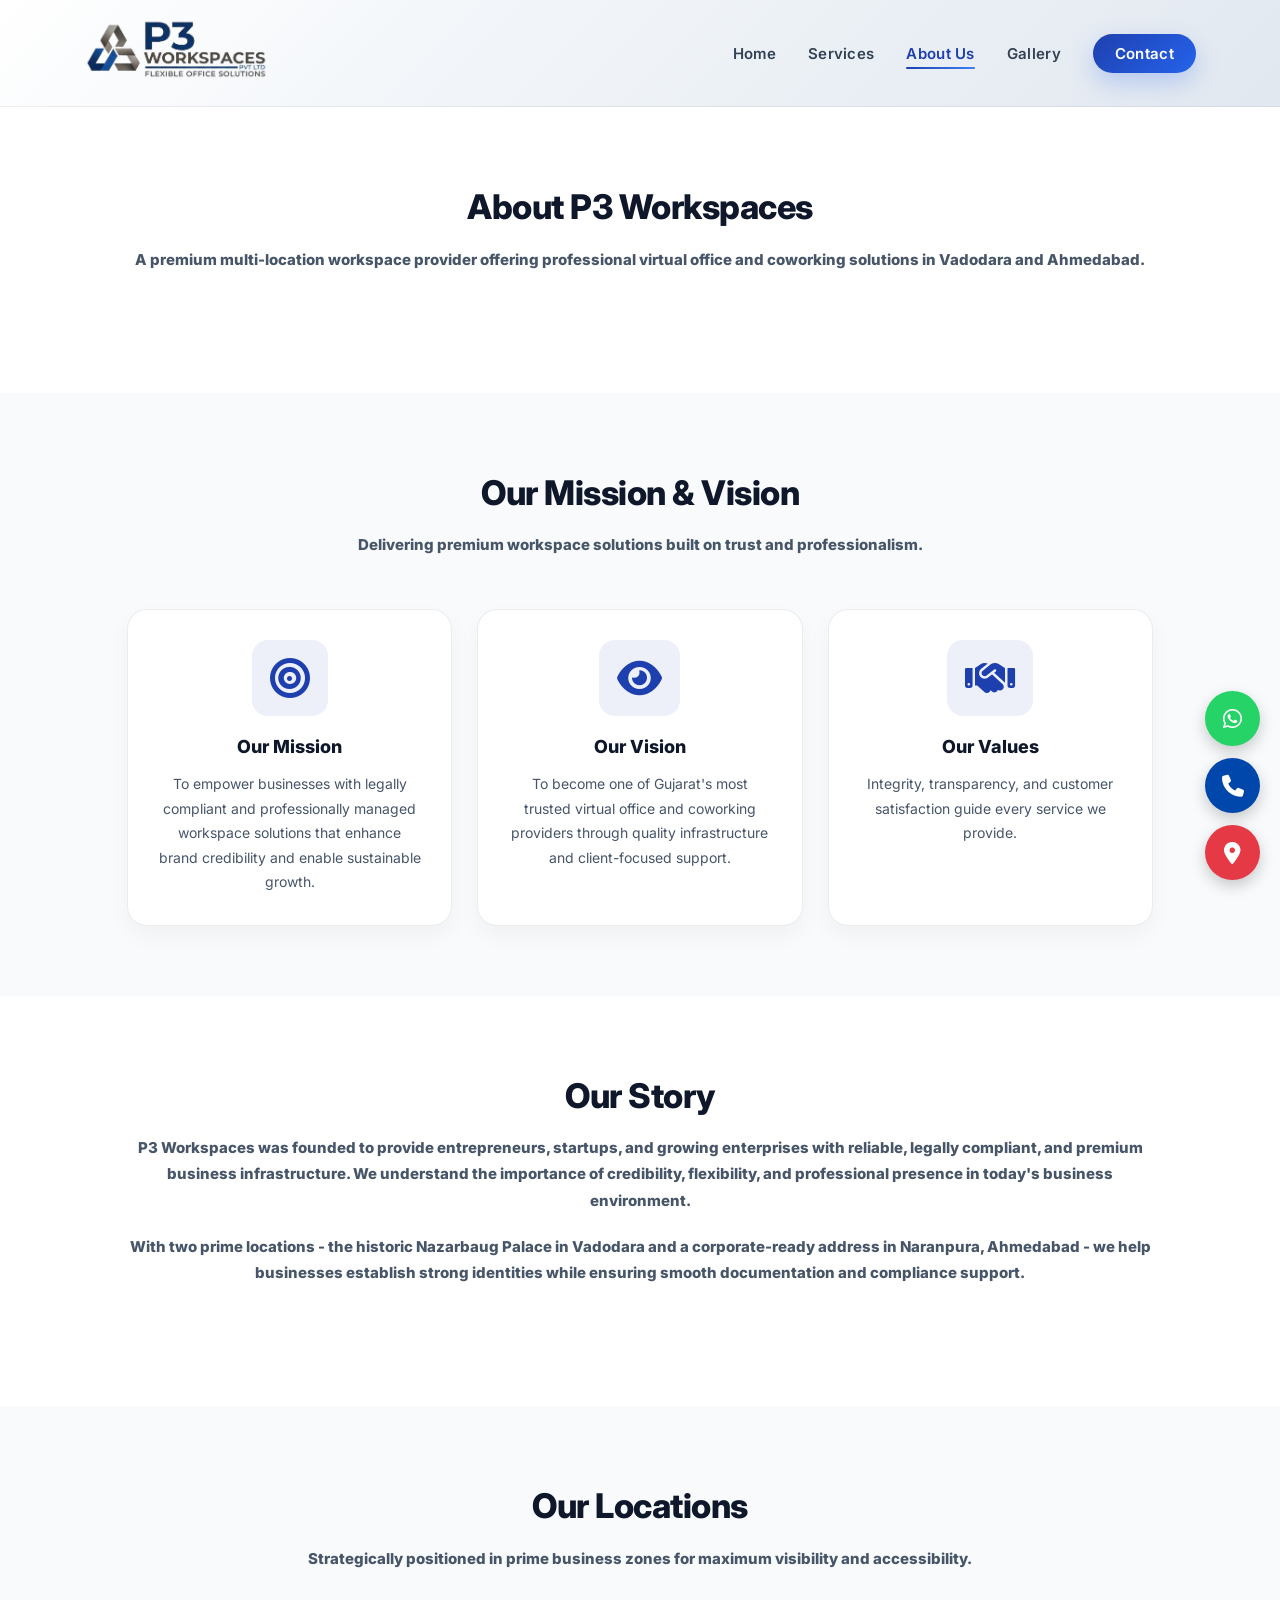
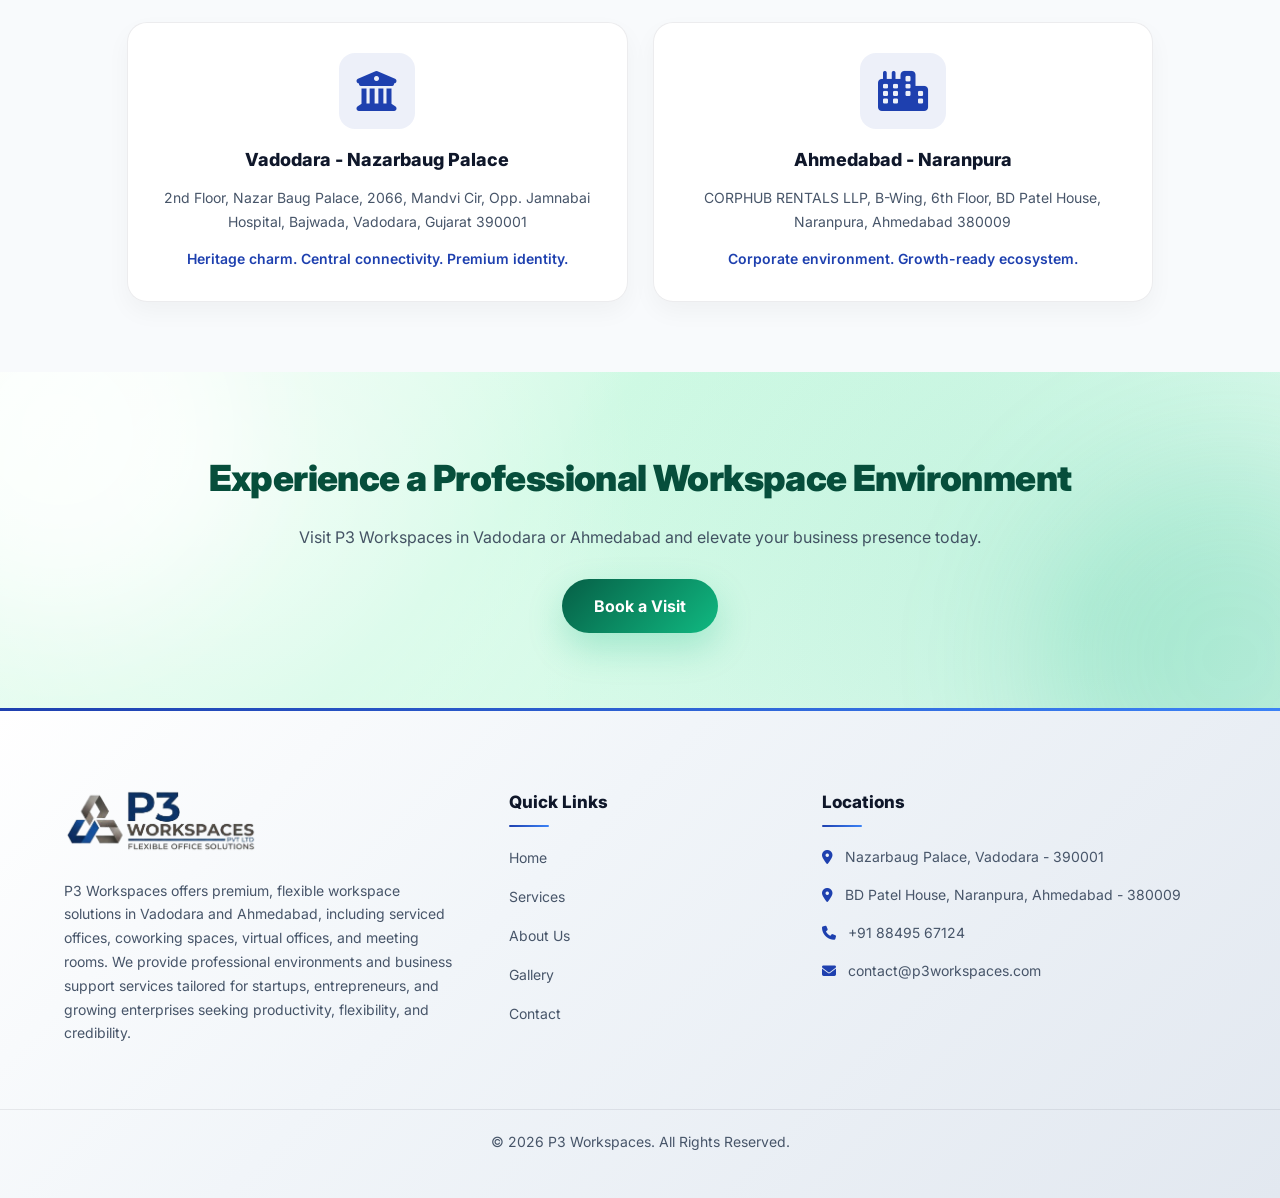
==== about.html @ 6670e906 "Updated" ====
<!DOCTYPE html>
<html lang="en">
<head>
  <meta charset="UTF-8" />
  <meta name="viewport" content="width=device-width, initial-scale=1.0" />
  <title>About Us | P3 Workspaces</title>
  <meta name="description" content="Learn about P3 Workspaces, a premium virtual office and coworking provider operating in Vadodara and Ahmedabad." />

  <!-- Google Font -->
  <link rel="preconnect" href="https://fonts.googleapis.com">
  <link rel="preconnect" href="https://fonts.gstatic.com" crossorigin>
  <link href="https://fonts.googleapis.com/css2?family=Inter:wght@300;400;500;600;700&display=swap" rel="stylesheet">

  <!-- Font Awesome -->
  <link rel="stylesheet" href="https://cdnjs.cloudflare.com/ajax/libs/font-awesome/6.5.0/css/all.min.css">

  <!-- Canonical -->
  <link rel="canonical" href="https://p3workspaces.com/about.html">

  <!-- CSS -->
  <link rel="stylesheet" href="assets/css/style.css" />

  <!-- Multi-Location Schema -->
  <script type="application/ld+json">
  {
    "@context": "https://schema.org",
    "@type": "Organization",
    "name": "P3 Workspaces",
    "url": "https://p3workspaces.com",
    "logo": "https://p3workspaces.com/assets/images/logo.png",
    "location": [
      {
        "@type": "Place",
        "name": "P3 Workspaces Vadodara",
        "address": {
          "@type": "PostalAddress",
          "streetAddress": "2066, 2nd Floor, Nazarbaug Palace, Mandvi",
          "addressLocality": "Vadodara",
          "postalCode": "390001",
          "addressCountry": "IN"
        }
      },
      {
        "@type": "Place",
        "name": "P3 Workspaces Ahmedabad",
        "address": {
          "@type": "PostalAddress",
          "streetAddress": "B-Wing, 6th Floor, BD Patel House, Naranpura",
          "addressLocality": "Ahmedabad",
          "postalCode": "380009",
          "addressCountry": "IN"
        }
      }
    ]
  }
  </script>
</head>

<body>

<!-- HEADER -->
<header class="header">
  <div class="container nav-container">
    <a href="index.html" class="logo">
      <img src="assets/images/logo.png" alt="P3 Workspaces Logo" />
    </a>

    <nav class="navbar" id="navbar">
      <ul>
        <li><a href="index.html">Home</a></li>
        <li><a href="services.html">Services</a></li>
        <li><a href="about.html" class="active">About Us</a></li>
        <li><a href="gallery.html">Gallery</a></li>
        <li><a href="contact.html" class="btn-nav">Contact</a></li>
      </ul>
    </nav>

    <div class="menu-toggle" id="menuToggle">
      <i class="fa-solid fa-bars"></i>
    </div>
  </div>
</header>


<!-- HERO / INTRO -->
<section class="section">
  <div class="container">
    <div class="section-title reveal">
      <h2>About P3 Workspaces</h2>
      <p>
        A premium multi-location workspace provider offering professional virtual office 
        and coworking solutions in Vadodara and Ahmedabad.
      </p>
    </div>
  </div>
</section>


<!-- MISSION / VISION / VALUES -->
<section class="section bg-light">
  <div class="container">

    <div class="section-title reveal">
      <h2>Our Mission & Vision</h2>
      <p>Delivering premium workspace solutions built on trust and professionalism.</p>
    </div>

    <div class="grid-3">

      <div class="card reveal-fast">
        <i class="fa-solid fa-bullseye"></i>
        <h3>Our Mission</h3>
        <p>
          To empower businesses with legally compliant and professionally managed workspace 
          solutions that enhance brand credibility and enable sustainable growth.
        </p>
      </div>

      <div class="card reveal-fast">
        <i class="fa-solid fa-eye"></i>
        <h3>Our Vision</h3>
        <p>
          To become one of Gujarat's most trusted virtual office and coworking providers 
          through quality infrastructure and client-focused support.
        </p>
      </div>

      <div class="card reveal-fast">
        <i class="fa-solid fa-handshake"></i>
        <h3>Our Values</h3>
        <p>
          Integrity, transparency, and customer satisfaction guide every service we provide.
        </p>
      </div>

    </div>
  </div>
</section>

<!-- OUR STORY -->
<section class="section">
  <div class="container">
    <div class="section-title reveal">
      <h2>Our Story</h2>
      <p>
        P3 Workspaces was founded to provide entrepreneurs, startups, and growing enterprises 
        with reliable, legally compliant, and premium business infrastructure. We understand 
        the importance of credibility, flexibility, and professional presence in today's business environment.
      </p>
      <p style="margin-top:20px;">
        With two prime locations - the historic Nazarbaug Palace in Vadodara and a 
        corporate-ready address in Naranpura, Ahmedabad - we help businesses establish 
        strong identities while ensuring smooth documentation and compliance support.
      </p>
    </div>
  </div>
</section>


<!-- OUR LOCATIONS (IMPROVED PREMIUM VERSION) -->
<section class="section bg-light">
  <div class="container">

    <div class="section-title reveal">
      <h2>Our Locations</h2>
      <p>Strategically positioned in prime business zones for maximum visibility and accessibility.</p>
    </div>

    <div class="grid-2">

      <!-- VADODARA -->
      <div class="card reveal-fast">
        <i class="fa-solid fa-building-columns"></i>
        <h3>Vadodara - Nazarbaug Palace</h3>
        <p>
          2nd Floor, Nazar Baug Palace, 2066, Mandvi Cir,  
          Opp. Jamnabai Hospital, Bajwada,  
          Vadodara, Gujarat 390001
        </p>
        <p style="margin-top:12px; font-weight:600; color:#1e40af;">
          Heritage charm. Central connectivity. Premium identity.
        </p>
      </div>

      <!-- AHMEDABAD -->
      <div class="card reveal-fast">
        <i class="fa-solid fa-city"></i>
        <h3>Ahmedabad - Naranpura</h3>
        <p>
          CORPHUB RENTALS LLP, B-Wing, 6th Floor,  
          BD Patel House, Naranpura,  
          Ahmedabad 380009
        </p>
        <p style="margin-top:12px; font-weight:600; color:#1e40af;">
          Corporate environment. Growth-ready ecosystem.
        </p>
      </div>

    </div>

  </div>
</section>


<!-- CTA -->
<section class="cta">
  <div class="container cta-box reveal">
    <h2>Experience a Professional Workspace Environment</h2>
    <p>
      Visit P3 Workspaces in Vadodara or Ahmedabad and elevate your business presence today.
    </p>
    <a href="contact.html" class="btn-primary">Book a Visit</a>
  </div>
</section>


<!-- FOOTER -->
<footer class="footer">
  <div class="container footer-grid">

    <div class="footer-about">
      <img src="assets/images/logo.png" alt="P3 Workspaces Logo" class="footer-logo">
      <p>
        P3 Workspaces offers premium, flexible workspace solutions in Vadodara and Ahmedabad, including serviced offices, coworking spaces, virtual offices, and meeting rooms. We provide professional environments and business support services tailored for startups, entrepreneurs, and growing enterprises seeking productivity, flexibility, and credibility.
      </p>
    </div>

    <div class="footer-links">
      <h4>Quick Links</h4>
      <ul>
        <li><a href="index.html">Home</a></li>
        <li><a href="services.html">Services</a></li>
        <li><a href="about.html">About Us</a></li>
        <li><a href="gallery.html">Gallery</a></li>
        <li><a href="contact.html">Contact</a></li>
      </ul>
    </div>

    <div class="footer-contact">
      <h4>Locations</h4>
      <p><i class="fa-solid fa-location-dot"></i> Nazarbaug Palace, Vadodara - 390001</p>
      <p><i class="fa-solid fa-location-dot"></i> BD Patel House, Naranpura, Ahmedabad - 380009</p>
      <p><i class="fa-solid fa-phone"></i> +91 88495 67124</p>
      <p><i class="fa-solid fa-envelope"></i> contact@p3workspaces.com</p>
    </div>

  </div>

  <div class="footer-bottom">
    <p>© 2026 P3 Workspaces. All Rights Reserved.</p>
  </div>
</footer>
<!-- FLOATING CONTACT ICONS -->
<div class="floating-contact">
  
  <!-- WhatsApp -->
  <a href="https://wa.me/919510288972" target="_blank" class="float-btn whatsapp">
    <i class="fab fa-whatsapp"></i>
  </a>

  <!-- Call -->
  <a href="tel:+918849567124" class="float-btn call">
    <i class="fa-solid fa-phone"></i>
  </a>

  <!-- Map -->
  <a href="https://maps.app.goo.gl/c2seCTbQxUYWKmg98" 
     target="_blank" class="float-btn map">
    <i class="fa-solid fa-location-dot"></i>
  </a>
</div>

<script src="assets/js/main.js"></script>
<script>
        const reveals = document.querySelectorAll(
        ".reveal, .reveal-fast, .reveal-left, .reveal-right, .reveal-zoom"
        );

        const observer = new IntersectionObserver(
        (entries) => {
            entries.forEach((entry) => {
            if (entry.isIntersecting) {
                entry.target.classList.add("active");
            } else {
                entry.target.classList.remove("active");
            }
            });
        },
        {
            threshold: 0.15,
            rootMargin: "0px 0px -80px 0px"
        }
        );

        reveals.forEach((reveal) => observer.observe(reveal));
</script>
</body>
</html>
---- assets/css/style.css ----
/* ================================
   GLOBAL RESET + BASE (CORPORATE PREMIUM)
================================ */
* {
  margin: 0;
  padding: 0;
  box-sizing: border-box;
  font-family: "Inter", sans-serif;
}

body {
  background: #ffffff;
  color: #0f172a;
  line-height: 1.75;
  -webkit-font-smoothing: antialiased;
  scroll-behavior: smooth;
}

.container {
  width: 90%;
  max-width: 1200px;
  margin: auto;
}

a {
  text-decoration: none;
}

ul {
  list-style: none;
}

/* ================================
   HEADER (P3 CORPORATE EXECUTIVE)
================================ */

.header {
  width: 100%;
  background: linear-gradient(
    135deg,
    #ffffff 0%,
    #f1f5f9 40%,
    #e2e8f0 100%
  );
  border-bottom: 1px solid rgba(15, 23, 42, 0.08);
  position: sticky;
  top: 0;
  z-index: 999;
  transition: all 0.3s ease;
}

/* Slight shadow when scrolling */
.header.scrolled {
  box-shadow: 0px 10px 30px rgba(15, 23, 42, 0.08);
}

.nav-container {
  display: flex;
  justify-content: space-between;
  align-items: center;
  padding: 18px 20px;
}

/* Logo */
.logo img {
  height: 62px;
  transition: transform 0.3s ease;
}

.logo img:hover {
  transform: scale(1.04);
}

/* Navigation */
.navbar ul {
  display: flex;
  gap: 32px;
  align-items: center;
}

.navbar a {
  color: #334155;
  font-weight: 600;
  font-size: 15px;
  letter-spacing: 0.3px;
  position: relative;
  transition: all 0.3s ease;
}

/* Premium underline */
.navbar a::after {
  content: "";
  position: absolute;
  left: 0;
  bottom: -6px;
  width: 0%;
  height: 2px;
  background: linear-gradient(90deg, #1e40af, #3b82f6);
  transition: width 0.3s ease;
  border-radius: 50px;
}

.navbar a:hover::after,
.navbar a.active::after {
  width: 100%;
}

.navbar a:hover,
.navbar a.active {
  color: #1e40af;
}

/* CTA Button */
.btn-nav {
  background: linear-gradient(135deg, #1e40af, #2563eb);
  color: #ffffff !important;
  padding: 10px 22px;
  border-radius: 50px;
  font-weight: 700;
  box-shadow: 0px 10px 25px rgba(37, 99, 235, 0.25);
  transition: all 0.35s ease;
}

.btn-nav:hover {
  transform: translateY(-3px);
  box-shadow: 0px 18px 40px rgba(37, 99, 235, 0.35);
  background: linear-gradient(135deg, #1d4ed8, #1e3a8a);
}

/* Mobile toggle */
.menu-toggle {
  display: none;
  font-size: 26px;
  cursor: pointer;
  color: #334155;
}

/* Responsive */
@media (max-width: 900px) {

  .menu-toggle {
    display: block;
  }

  .navbar {
    position: absolute;
    top: 90px;
    right: 0;
    width: 100%;
    background: #ffffff;
    box-shadow: 0px 20px 40px rgba(0, 0, 0, 0.08);
    display: none;
    padding: 25px;
  }

  .navbar ul {
    flex-direction: column;
    gap: 18px;
  }

  .navbar.active {
    display: block;
  }
}

/* ================================
   HERO SECTION (CORPORATE PREMIUM)
================================ */

.hero{
  position: relative;
  height: 80vh;
  padding: 85px 0;
  display: flex;
  align-items: center;
  color: #fff;
  overflow: hidden;

  background-image: url("assets/images/gallery1.jpeg");
  background-repeat: no-repeat;
  background-position: center;
  background-size: cover;

  /* Important */
  will-change: background-image;
}

.hero-slide {
  position: absolute;
  top: 0;
  left: 100%;
  width: 100%;
  height: 100%;
  background-size: cover;
  background-position: center;
  transition: transform 1s ease-in-out;
  z-index: 0;
}

.hero-slide.active {
  transform: translateX(-100%);
}

.hero-slide.show {
  left: 0;
  transform: translateX(0);
}

/* Overlay */
.hero-overlay {
  position: absolute;
  inset: 0;
  background: rgba(0,0,0,0.55);
  z-index: 1;
}

/* Content above overlay */
.hero-grid {
  display: grid;
  grid-template-columns: 1.2fr 1fr;
  gap: 55px;
  align-items: center;
  position: relative;
  z-index: 2;
}

.hero-content h1 {
  font-size: 48px;
  font-weight: 1000;
  color: #fff;
  line-height: 1.2;
  letter-spacing: -0.6px;
}

.hero-content p {
  margin: 18px 0;
  font-size: 16px;
  color: white;
  max-width: 520px;
}

.hero-buttons {
  margin-top: 25px;
  display: flex;
  gap: 15px;
}

.btn-primary {
  background: linear-gradient(135deg, #0f2c59, #1e40af);
  color: white;
  padding: 12px 26px;
  border-radius: 12px;
  font-weight: 700;
  transition: 0.35s ease;
  display: inline-block;
  box-shadow: 0px 10px 24px rgba(15, 44, 89, 0.22);
}

.btn-primary:hover {
  transform: translateY(-3px);
  background: linear-gradient(135deg, #0b1f3f, #1d4ed8);
  box-shadow: 0px 16px 36px rgba(15, 44, 89, 0.3);
}

.btn-secondary {
  border: 2px solid rgba(15, 44, 89, 0.45);
  color: #0f2c59;
  padding: 12px 26px;
  border-radius: 12px;
  font-weight: 700;
  transition: 0.35s ease;
  display: inline-block;
  background: rgba(255, 255, 255, 0.9);
}

.btn-secondary:hover {
  background: linear-gradient(135deg, #0f2c59, #1e40af);
  color: white;
  transform: translateY(-3px);
  border-color: transparent;
}

.hero-highlights {
  margin-top: 35px;
  display: flex;
  gap: 15px;
  flex-wrap: wrap;
}

.highlight-box {
  background: rgba(255, 255, 255, 0.95);
  border: 1px solid rgba(15, 23, 42, 0.08);
  padding: 12px 16px;
  border-radius: 14px;
  display: flex;
  gap: 10px;
  align-items: center;
  font-size: 14px;
  color: #0f172a;
  box-shadow: 0px 10px 22px rgba(0, 0, 0, 0.05);
  transition: 0.3s ease;
}

.highlight-box:hover {
  transform: translateY(-3px);
  box-shadow: 0px 14px 30px rgba(0, 0, 0, 0.08);
}

.highlight-box i {
  color: #1e40af;
  font-size: 16px;
}


/* ================================
   SECTIONS
================================ */
.section {
  padding: 70px;
}

.bg-light {
  background: #f8fafc;
}

.section-title {
  text-align: center;
  margin-bottom: 25px;
}

.section-top{
  text-align: center;
  background-image: linear-gradient(white, aqua, lightpink);
}

.section-title h2 {
  font-size: 34px;
  font-weight: 800;
  color: #0f172a;
  letter-spacing: -0.5px;
}

.section-title p {
  margin-top: 10px;
  color: #475569;
  font-size: 15px;
  max-width: 100%;
  margin-left: auto;
  margin-right: auto;
}

/* ================================
   GRID
================================ */
.grid-2 {
  display: grid;
  grid-template-columns: repeat(2, 1fr);
  gap: 25px;
}

.grid-3 {
  display: grid;
  grid-template-columns: repeat(3, 1fr);
  gap: 25px;
}

.grid-4 {
  display: grid;
  grid-template-columns: repeat(4, 1fr);
  gap: 20px;
}

/* ================================
   CARD (CORPORATE PREMIUM)
================================ */
.card {
  background: rgba(255, 255, 255, 0.96);
  border: 1px solid rgba(15, 23, 42, 0.08);
  padding: 30px;
  border-radius: 20px;
  text-align: center;
  transition: 0.35s ease;
  box-shadow: 0px 10px 25px rgba(0, 0, 0, 0.04);
}

.card:hover {
  transform: translateY(-8px);
  box-shadow: 0px 18px 40px rgba(0, 0, 0, 0.08);
  border-color: rgba(15, 44, 89, 0.22);
}

.card i {
  font-size: 40px;
  color: #1e40af;
  margin-bottom: 15px;
  background: rgba(30, 64, 175, 0.08);
  padding: 18px;
  border-radius: 16px;
  display: inline-block;
}

.card h3 {
  font-size: 18px;
  margin-bottom: 10px;
  font-weight: 800;
  color: #0f172a;
}

.card p {
  font-size: 14px;
  color: #475569;
}

/* ================================
   PRICING (CORPORATE PREMIUM)
================================ */
.pricing-card {
  background: rgba(255, 255, 255, 0.96);
  border: 1px solid rgba(15, 23, 42, 0.08);
  padding: 36px;
  border-radius: 18px;
  transition: 0.35s ease;
  position: relative;
  box-shadow: 0px 12px 30px rgba(0, 0, 0, 0.05);
}

.pricing-card:hover {
  transform: translateY(-9px);
  box-shadow: 0px 22px 50px rgba(0, 0, 0, 0.09);
  border-color: rgba(15, 44, 89, 0.22);
}

.pricing-card h3 {
  font-size: 18px;
  font-weight: 800;
  margin-bottom: 12px;
  color: #0f172a;
}

.price {
  font-size: 30px;
  font-weight: 900;
  color: #0f2c59;
  margin-bottom: 5px;
}

.price span {
  font-size: 13px;
  color: #64748b;
  font-weight: 600;
}

.pricing-card ul {
  margin-top: 20px;
  margin-bottom: 25px;
}

.pricing-card ul li {
  margin: 10px 0;
  font-size: 14px;
  color: #334155;
}

.pricing-card ul li i {
  color: #1e40af;
  margin-right: 8px;
}

.full-btn {
  width: 100%;
  text-align: center;
}

.featured {
  border: 2px solid rgba(30, 64, 175, 0.45);
  transform: scale(1.05);
  box-shadow: 0px 20px 60px rgba(15, 44, 89, 0.18);
}

.badge {
  position: absolute;
  top: -16px;
  right: 20px;
  background: linear-gradient(135deg, #0f2c59, #1e40af);
  color: white;
  padding: 7px 16px;
  border-radius: 50px;
  font-size: 12px;
  font-weight: 800;
  box-shadow: 0px 10px 25px rgba(15, 44, 89, 0.22);
}

/* ================================
   AMENITIES (CORPORATE PREMIUM)
================================ */
.amenity-card {
  background: rgba(255, 255, 255, 0.96);
  border: 1px solid rgba(15, 23, 42, 0.08);
  padding: 22px;
  border-radius: 18px;
  text-align: center;
  transition: 0.35s ease;
  box-shadow: 0px 10px 24px rgba(0, 0, 0, 0.04);
}

.amenity-card:hover {
  transform: translateY(-7px);
  box-shadow: 0px 18px 40px rgba(0, 0, 0, 0.08);
  border-color: rgba(30, 64, 175, 0.18);
}

.amenity-card i {
  font-size: 30px;
  color: #1e40af;
  margin-bottom: 12px;
  background: rgba(30, 64, 175, 0.08);
  padding: 14px;
  border-radius: 14px;
  display: inline-block;
}

.amenity-card h4 {
  font-size: 14px;
  font-weight: 800;
  color: #0f172a;
}

/* ================================
   CTA SECTION (LIGHT SILVERY GREEN)
================================ */

.cta {
  padding: 75px 65px;
  position: relative;
  overflow: hidden;
  color: #0f172a;

  /* Light silvery green gradient */
  background:
    radial-gradient(circle at 15% 30%, rgba(255,255,255,0.6), transparent 40%),
    radial-gradient(circle at 85% 70%, rgba(16,185,129,0.15), transparent 50%),
    linear-gradient(135deg, #f0fdf4 0%, #d1fae5 40%, #ecfdf5 100%);
}

/* Soft silver glow */
.cta::before {
  content: "";
  position: absolute;
  top: -120px;
  left: -120px;
  width: 360px;
  height: 360px;
  background: rgba(255,255,255,0.7);
  border-radius: 50%;
  filter: blur(60px);
}

/* Subtle green ambient glow */
.cta::after {
  content: "";
  position: absolute;
  bottom: -140px;
  right: -140px;
  width: 380px;
  height: 380px;
  background: rgba(16,185,129,0.18);
  border-radius: 50%;
  filter: blur(70px);
}

/* Content wrapper */
.cta-box {
  text-align: center;
  position: relative;
  z-index: 2;
  max-width: 950px;
  margin: auto;
}

/* Heading */
.cta-box h2 {
  font-size: 36px;
  font-weight: 900;
  letter-spacing: -0.6px;
  margin-bottom: 15px;
  color: #064e3b;
}

/* Description */
.cta-box p {
  font-size: 16px;
  opacity: 0.9;
  margin-bottom: 28px;
  line-height: 1.6;
  color: #334155;
}

/* Premium CTA Button */
.cta .btn-primary {
  background: linear-gradient(135deg, #065f46, #10b981);
  color: #ffffff;
  padding: 13px 32px;
  border-radius: 50px;
  font-weight: 700;
  box-shadow: 0px 15px 35px rgba(16,185,129,0.25);
  transition: all 0.35s ease;
}

.cta .btn-primary:hover {
  transform: translateY(-4px);
  box-shadow: 0px 25px 55px rgba(16,185,129,0.35);
  background: linear-gradient(135deg, #047857, #059669);
}

/* ================================
   FOOTER (MATCHING NAVBAR STYLE)
================================ */

.footer {
  background: linear-gradient(
    135deg,
    #ffffff 0%,
    #f1f5f9 40%,
    #e2e8f0 100%
  );
  color: #1e293b;
  padding: 80px 0 30px;
  /*border-top: 1px solid rgba(15, 23, 42, 0.08);*/
  position: relative;
}

/* Blue top accent line */
.footer::before {
  content: "";
  position: absolute;
  top: 0;
  left: 0;
  width: 100%;
  height: 3px;
  background: linear-gradient(90deg, #1e40af, #3b82f6);
}

/* Grid */
.footer-grid {
  display: grid;
  grid-template-columns: 1.2fr 0.8fr 1.2fr;
  gap: 50px;
  align-items: start;
}

/* Logo */
.footer-logo {
  height: 65px;
  margin-bottom: 18px;
}

/* Headings */
.footer h4 {
  margin-bottom: 18px;
  font-size: 17px;
  font-weight: 800;
  color: #0f172a;
  position: relative;
}

/* Underline same as navbar */
.footer h4::after {
  content: "";
  display: block;
  width: 40px;
  height: 2px;
  background: linear-gradient(90deg, #1e40af, #3b82f6);
  margin-top: 8px;
  border-radius: 50px;
}

/* Paragraph */
.footer p {
  font-size: 14px;
  color: #475569;
  margin-bottom: 14px;
  line-height: 1.7;
}

/* Links */
.footer-links ul li {
  margin: 14px 0;
  line-height: 25px;
}

.footer-links ul li a {
  color: #475569;
  font-size: 14px;
  transition: 0.3s ease;
}

.footer-links ul li a:hover {
  color: #1e40af;
  padding-left: 6px;
}

/* Contact icons */
.footer-contact i {
  margin-right: 8px;
  color: #1e40af;
  transition: 0.3s ease;
}

.footer-contact p:hover i {
  color: #3b82f6;
}

/* Bottom */
.footer-bottom {
  text-align: center;
  margin-top: 50px;
  border-top: 1px solid rgba(15, 23, 42, 0.08);
  padding-top: 20px;
  font-size: 13px;
  color: #64748b;
}

/* Responsive */
@media (max-width: 992px) {
  .footer-grid {
    grid-template-columns: 1fr;
    gap: 40px;
  }

  .footer {
    text-align: center;
  }

  .footer h4::after {
    margin-left: auto;
    margin-right: auto;
  }
}

/* ================================
   RESPONSIVE
================================ */
@media(max-width: 900px) {
  .hero-grid {
    grid-template-columns: 1fr;
  }

  .grid-2 {
    grid-template-columns: 1fr;
  }

  .grid-3 {
    grid-template-columns: 1fr;
  }

  .grid-4 {
    grid-template-columns: 1fr 1fr;
  }

  .footer-grid {
    grid-template-columns: 1fr;
  }

  .menu-toggle {
    display: block;
  }

  .navbar {
    position: absolute;
    top: 75px;
    right: 0;
    background: linear-gradient(180deg, #0b1220, #0f172a); /* UPDATED SAME AS FOOTER */
    backdrop-filter: blur(10px);
    width: 100%;
    display: none;
    padding: 20px;
    border-top: 1px solid rgba(255, 255, 255, 0.12); /* UPDATED */
    box-shadow: 0px 18px 40px rgba(0, 0, 0, 0.35); /* UPDATED */
  }

  .navbar ul {
    flex-direction: column;
    gap: 15px;
  }

  .navbar.active {
    display: block;
  }
}

/* ================================
   PREMIUM GALLERY SECTION
================================ */

.gallery-grid {
  display: grid;
  grid-template-columns: repeat(3, 1fr);
  gap: 22px;
}

/* Card Container */
.gallery-item {
  position: relative;
  overflow: hidden;
  border-radius: 20px;
  background: #fff;
  box-shadow: 0px 15px 40px rgba(0, 0, 0, 0.08);
  transition: transform 0.4s ease, box-shadow 0.4s ease;
  cursor: pointer;
}

/* Lift effect */
.gallery-item:hover {
  transform: translateY(-10px);
  box-shadow: 0px 25px 60px rgba(0, 0, 0, 0.15);
}

/* Image */
.gallery-item img {
  width: 100%;
  height: 260px;
  object-fit: cover;
  transition: transform 0.6s ease, filter 0.6s ease;
}

/* Image zoom + slight dark */
.gallery-item:hover img {
  transform: scale(1.15);
  filter: brightness(70%);
}

/* Overlay */
.gallery-overlay {
  position: absolute;
  inset: 0;
  display: flex;
  align-items: center;
  justify-content: center;
  background: linear-gradient(
    180deg,
    rgba(0,0,0,0.2),
    rgba(0,0,0,0.6)
  );
  opacity: 0;
  transition: opacity 0.5s ease;
}

/* Show overlay on hover */
.gallery-item:hover .gallery-overlay {
  opacity: 1;
}

/* Overlay Text */
.gallery-overlay h4 {
  color: #fff;
  font-size: 18px;
  font-weight: 800;
  letter-spacing: 0.5px;
  transform: translateY(20px);
  transition: transform 0.5s ease;
}

.gallery-item:hover .gallery-overlay h4 {
  transform: translateY(0px);
}

/* ================================
   RESPONSIVE
================================ */

@media(max-width: 900px) {
  .gallery-grid {
    grid-template-columns: 1fr 1fr;
  }
}

@media(max-width: 600px) {
  .gallery-grid {
    grid-template-columns: 1fr;
  }

  .gallery-item img {
    height: 220px;
  }
}

/* ================================
   CONTACT PAGE FINAL CSS
================================ */
.contact-grid {
  display: grid;
  grid-template-columns: 1fr 1.2fr;
  gap: 40px;
  align-items: stretch;
}

/* LEFT SIDE CONTACT INFO */
.contact-info {
  background: rgba(255, 255, 255, 0.96);
  border: 1px solid rgba(15, 23, 42, 0.08);
  padding: 32px;
  border-radius: 20px;
  height: 100%;
  box-shadow: 0px 18px 50px rgba(0, 0, 0, 0.06);
}

.contact-info h2 {
  font-size: 28px;
  margin-bottom: 10px;
  font-weight: 900;
  margin-top: 0;
  letter-spacing: -0.5px;
  color: #0f172a;
}

.contact-info p {
  color: #475569;
  margin-bottom: 25px;
  font-size: 14px;
}

/* INFO BOXES */
.info-box {
  display: flex;
  gap: 15px;
  margin-bottom: 18px;
  padding: 18px;
  border-radius: 16px;
  border: 1px solid rgba(15, 23, 42, 0.08);
  background: rgba(255, 255, 255, 0.97);
  box-shadow: 0px 10px 24px rgba(0, 0, 0, 0.05);
  transition: 0.35s ease;
}

.info-box:hover {
  transform: translateY(-5px);
  border-color: rgba(30, 64, 175, 0.18);
  box-shadow: 0px 18px 40px rgba(0, 0, 0, 0.08);
}

.info-box i {
  font-size: 22px;
  color: #1e40af;
  margin-top: 4px;
  background: rgba(30, 64, 175, 0.08);
  padding: 12px;
  border-radius: 14px;
}

.info-box h4 {
  font-size: 15px;
  margin-bottom: 5px;
  font-weight: 900;
  color: #0f172a;
}

.info-box p {
  font-size: 14px;
  margin: 0;
  color: #334155;
  line-height: 1.5;
}

/* RIGHT SIDE FORM */
.contact-form {
  background: rgba(255, 255, 255, 0.97);
  border: 1px solid rgba(15, 23, 42, 0.08);
  padding: 32px;
  border-radius: 20px;
  height:  100%;
  box-shadow: 0px 20px 55px rgba(0, 0, 0, 0.07);
}

.contact-form h2 {
  font-size: 24px;
  margin-bottom: 18px;
  font-weight: 900;
  color: #0f172a;
}

/* FORM GRID */
.form-row {
  display: grid;
  grid-template-columns: 1fr 1fr;
  gap: 18px;
}

.form-group {
  margin-bottom: 18px;
}

.form-group label {
  display: block;
  margin-bottom: 8px;
  font-size: 14px;
  font-weight: 800;
  color: #0f172a;
}

.form-group input,
.form-group select,
.form-group textarea {
  width: 100%;
  padding: 12px 14px;
  border-radius: 14px;
  border: 1px solid rgba(15, 23, 42, 0.16);
  outline: none;
  font-size: 14px;
  transition: 0.35s ease;
  background: rgba(255, 255, 255, 0.98);
}

.form-group input:hover,
.form-group select:hover,
.form-group textarea:hover {
  border-color: rgba(30, 64, 175, 0.22);
}

.form-group input:focus,
.form-group select:focus,
.form-group textarea:focus {
  border-color: #1e40af;
  box-shadow: 0px 0px 0px 4px rgba(30, 64, 175, 0.14);
}

/* SUCCESS + ERROR MSG */
.success-msg {
  background: #ecfdf3;
  border: 1px solid #86efac;
  padding: 12px;
  border-radius: 14px;
  margin-bottom: 15px;
  color: #166534;
  font-weight: 800;
  font-size: 14px;
}

.error-msg {
  background: #fff1f2;
  border: 1px solid #fda4af;
  padding: 12px;
  border-radius: 14px;
  margin-bottom: 15px;
  color: #9f1239;
  font-weight: 800;
  font-size: 14px;
}

/* MAP */
.map-box iframe {
  width: 100%;
  border-radius: 18px;
  border: 0;
  box-shadow: 0px 12px 30px rgba(0, 0, 0, 0.08);
}

/* RESPONSIVE CONTACT */
@media (max-width: 900px) {
  .contact-grid {
    grid-template-columns: 1fr;
  }

  .form-row {
    grid-template-columns: 1fr;
  }

  .contact-info,
  .contact-form {
    padding: 22px;
  }
}

/* ============================= */
/* SCROLL POP-IN ANIMATION FINAL */
/* ============================= */

.reveal {
  opacity: 0;
  transform: translateY(45px) scale(0.96);
  transition: all 0.9s ease;
}

.reveal.active {
  opacity: 1;
  transform: translateY(0px) scale(1);
}

.reveal-fast {
  opacity: 0;
  transform: translateY(30px) scale(0.97);
  transition: all 0.65s ease;
}

.reveal-fast.active {
  opacity: 1;
  transform: translateY(0px) scale(1);
}

.reveal-left {
  opacity: 0;
  transform: translateX(-60px) scale(0.95);
  transition: all 0.9s ease;
}

.reveal-left.active {
  opacity: 1;
  transform: translateX(0px) scale(1);
}

.reveal-right {
  opacity: 0;
  transform: translateX(60px) scale(0.95);
  transition: all 0.9s ease;
}

.reveal-right.active {
  opacity: 1;
  transform: translateX(0px) scale(1);
}

.reveal-zoom {
  opacity: 0;
  transform: scale(0.85);
  transition: all 0.85s ease;
}

.reveal-zoom.active {
  opacity: 1;
  transform: scale(1);
}

/* Delay utilities */
.delay-1 { transition-delay: 0.15s; }
.delay-2 { transition-delay: 0.30s; }
.delay-3 { transition-delay: 0.45s; }
.delay-4 { transition-delay: 0.60s; }

/* =========================
   FRAME WALL GALLERY STYLE
========================= */

.gallery-wall {
  padding: 90px 0;
  background: #f4f6f9;
}

.frame-grid {
  column-count: 3;
  column-gap: 28px;
}

.frame-item {
  break-inside: avoid;
  margin-bottom: 28px;
  background-image: linear-gradient(orange, aqua, brown);
  padding: 5px;
  border-radius: 8px;
  box-shadow:
      0 4px 12px rgba(0,0,0,0.08),
      0 10px 28px rgba(0,0,0,0.05);
  transition: 0.35s ease;
}

.frame-item:hover {
  transform: translateY(-6px);
  box-shadow:
      0 14px 35px rgba(0,0,0,0.18),
      0 25px 55px rgba(0,0,0,0.08);
}

.frame-item img {
  width: 100%;
  height: 100%;
  display: block;
  border: 8px solid lemonchiffon;
  box-shadow: inset 0 0 0 3px #ffffff;
}

/* Responsive */
@media(max-width:1100px){
  .frame-grid { column-count: 3; }
}
@media(max-width:768px){
  .frame-grid { column-count: 2; }
}
@media(max-width:500px){
  .frame-grid { column-count: 1; }
}

/* ==============================
   SECTION TITLE
================================= */

.section-title {
    text-align: center;
    font-size: 36px;
    font-weight: 800;
    margin-bottom: 50px;
    color: #1f2937;
}

/* ==============================
   GRID
================================= */

.benefits-grid {
    display: grid;
    grid-template-columns: repeat(3, 1fr);
    gap: 30px;
}

/* ==============================
   CARD
================================= */

.benefit-card {
    background: #ffffff;
    padding: 30px;
    border-radius: 12px;
    box-shadow: 0px 6px 20px rgba(0,0,0,0.05);
    display: flex;
    gap: 20px;
    align-items: flex-start;
    transition: 0.3s ease;
    border: 1px solid #e5e7eb;
}

.benefit-card:hover {
    transform: translateY(-5px);
    box-shadow: 0px 12px 30px rgba(0,0,0,0.08);
}

/* ==============================
   ICON
================================= */

.icon {
    width: 50px;
    height: 50px;
    background: #e0e7ff;
    border-radius: 50%;
    display: flex;
    align-items: center;
    justify-content: center;
    flex-shrink: 0;
}

.icon i {
    font-size: 18px;
    color: #2563eb;
}

/* ==============================
   CONTENT
================================= */

.content h3 {
    margin: 0 0 10px 0;
    font-size: 20px;
    font-weight: 700;
    color: #111827;
}

.content p {
    margin: 0;
    font-size: 15px;
    color: #6b7280;
    line-height: 1.6;
}
.benefits-section{
  margin-top: 30px;
  margin-bottom: 30px;
}

/* ==============================
   RESPONSIVE
================================= */

@media (max-width: 992px) {
    .benefits-grid {
        grid-template-columns: repeat(2, 1fr);
    }
}

@media (max-width: 600px) {
    .benefits-grid {
        grid-template-columns: 1fr;
    }

    .section-title {
        font-size: 28px;
    }
}

/* ================================
   MAP SECTION (RESPONSIVE PREMIUM)
================================ */

.map-section {
  padding: 80px 0;
  background: linear-gradient(
    135deg,
    #f8fafc 0%,
    #f1f5f9 100%
  );
}

.map-grid {
  display: grid;
  grid-template-columns: repeat(2, 1fr);
  gap: 40px;
}

/* Card wrapper */
.map-card {
  background: #ffffff;
  padding: 25px;
  border-radius: 20px;
  box-shadow: 0px 15px 40px rgba(0, 0, 0, 0.06);
  transition: 0.35s ease;
}

.map-card:hover {
  transform: translateY(-6px);
  box-shadow: 0px 25px 60px rgba(0, 0, 0, 0.1);
}

.map-card h4 {
  font-size: 18px;
  font-weight: 800;
  margin-bottom: 15px;
  color: #0f172a;
}

/* Responsive map container */
.map-box {
  position: relative;
  width: 100%;
  padding-bottom: 65%; /* Responsive ratio */
  border-radius: 16px;
  overflow: hidden;
}

.map-box iframe {
  position: absolute;
  width: 100%;
  height: 100%;
  border: 0;
}

/* ================================
   RESPONSIVE
================================ */

@media (max-width: 992px) {
  .map-grid {
    grid-template-columns: 1fr;
  }
}

/* Floating Contact Buttons */
.floating-contact {
  position: fixed;
  right: 20px;
  bottom: 20px;
  display: flex;
  flex-direction: column;
  gap: 12px;
  z-index: 9999;
}

.float-btn {
  width: 55px;
  height: 55px;
  border-radius: 50%;
  display: flex;
  align-items: center;
  justify-content: center;
  color: #fff;
  font-size: 22px;
  text-decoration: none;
  box-shadow: 0 6px 15px rgba(0,0,0,0.2);
  transition: 0.3s ease;
}

.float-btn:hover {
  transform: scale(1.1);
}

/* Individual Colors */
.whatsapp {
  background: #25D366;
}

.call {
  background: #0047ab;
}

.map {
  background: #e63946;
}

/* Mobile Responsive */
@media (max-width: 768px) {
  .float-btn {
    width: 48px;
    height: 48px;
    font-size: 18px;
  }
}

/* =========================================
   MOBILE OPTIMIZATION PATCH (FINAL FIX)
   Add this at the very bottom of CSS
========================================= */

/* ---------- SMALL TABLETS ---------- */
@media (max-width: 992px) {

  .section {
    padding: 50px 25px;
  }

  .hero {
    height: auto;
    padding: 90px 25px 70px;
  }

  .hero-content h1 {
    font-size: 36px;
  }

  .cta {
    padding: 60px 30px;
  }

  .cta-box h2 {
    font-size: 28px;
  }
}


/* ---------- MOBILE DEVICES ---------- */
@media (max-width: 768px) {

  /* Container breathing */
  .container {
    width: 92%;
  }

  /* Header */
  .nav-container {
    padding: 14px 10px;
  }

  .logo img {
    height: 50px;
  }

  /* Hero */
  .hero {
    height: auto;
    padding: 110px 20px 60px;
  }

  .hero-content h1 {
    font-size: 30px;
    line-height: 1.3;
  }

  .hero-content p {
    font-size: 14px;
  }

  .hero-buttons {
    flex-direction: column;
    gap: 12px;
  }

  .btn-primary,
  .btn-secondary {
    width: 100%;
    text-align: center;
  }

  .hero-highlights {
    gap: 10px;
  }

  /* Sections */
  .section {
    padding: 45px 20px;
  }

  .section-title h2 {
    font-size: 26px;
  }

  .section-title p {
    font-size: 14px;
  }

  /* Grids */
  .grid-4 {
    grid-template-columns: 1fr;
  }

  /* Cards */
  .card,
  .pricing-card,
  .amenity-card {
    padding: 22px;
  }

  .pricing-card.featured {
    transform: none;
  }

  /* CTA */
  .cta {
    padding: 55px 20px;
    text-align: center;
  }

  .cta-box h2 {
    font-size: 24px;
  }

  /* Contact */
  .contact-info,
  .contact-form {
    padding: 20px;
  }

  .contact-info h2 {
    font-size: 22px;
  }

  /* Benefits */
  .benefit-card {
    flex-direction: column;
    align-items: flex-start;
  }

  /* Map Section */
  .map-section {
    padding: 50px 20px;
  }

}


/* ---------- EXTRA SMALL DEVICES ---------- */
@media (max-width: 480px) {

  .hero-content h1 {
    font-size: 24px;
  }

  .hero-content p {
    font-size: 13px;
  }

  .btn-primary,
  .btn-secondary {
    padding: 11px 18px;
    font-size: 14px;
  }

  .section {
    padding: 35px 15px;
  }

  .section-title h2 {
    font-size: 22px;
  }

  .highlight-box {
    font-size: 12px;
    padding: 10px 12px;
  }

  .footer {
    padding: 60px 0 20px;
  }

  .footer p,
  .footer-links ul li a {
    font-size: 13px;
  }

}
/* =========================================
   MOBILE FOOTER LEFT ALIGN FIX
========================================= */

@media (max-width: 992px) {

  .footer {
    text-align: left !important;
  }

  .footer-grid {
    grid-template-columns: 1fr;
    gap: 35px;
  }

  .footer h4::after {
    margin-left: 0 !important;
    margin-right: 0 !important;
  }

  .footer-links ul {
    padding-left: 0;
  }

  .footer-bottom {
    text-align: left;
  }

}
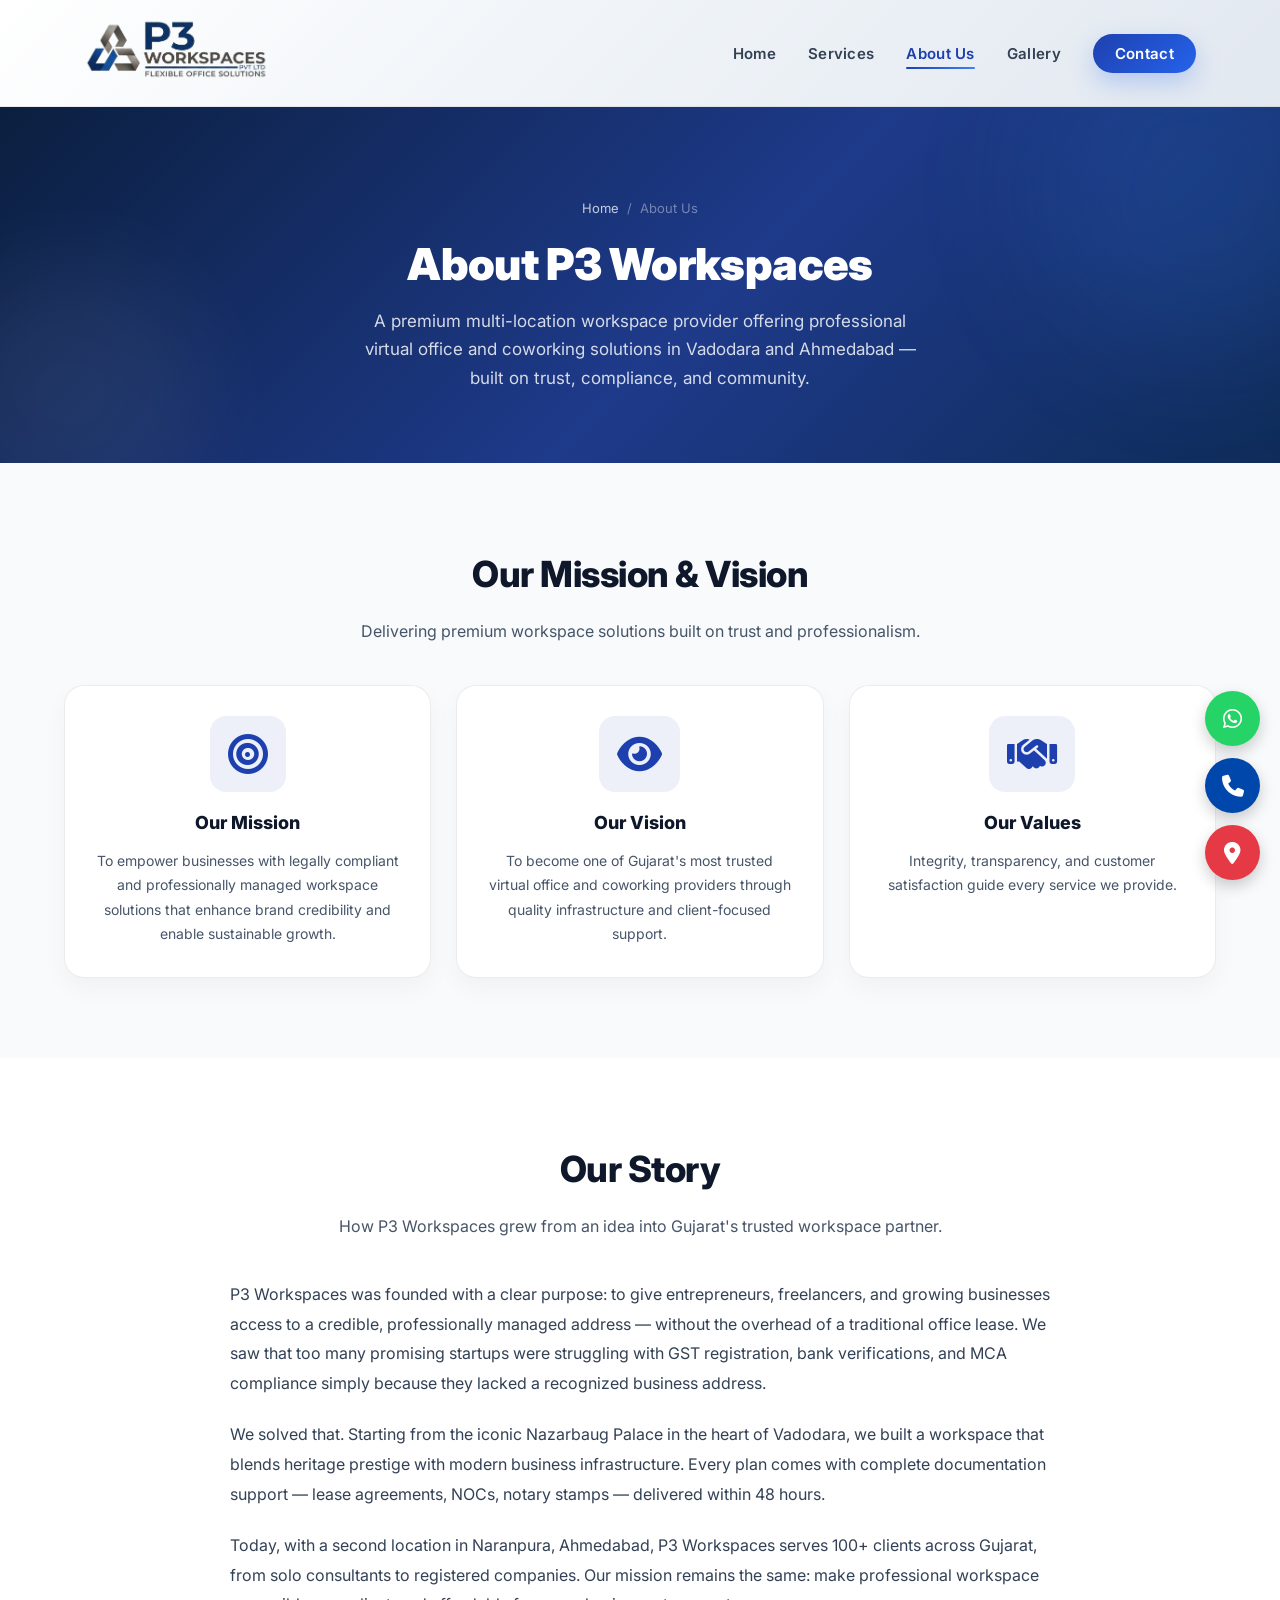
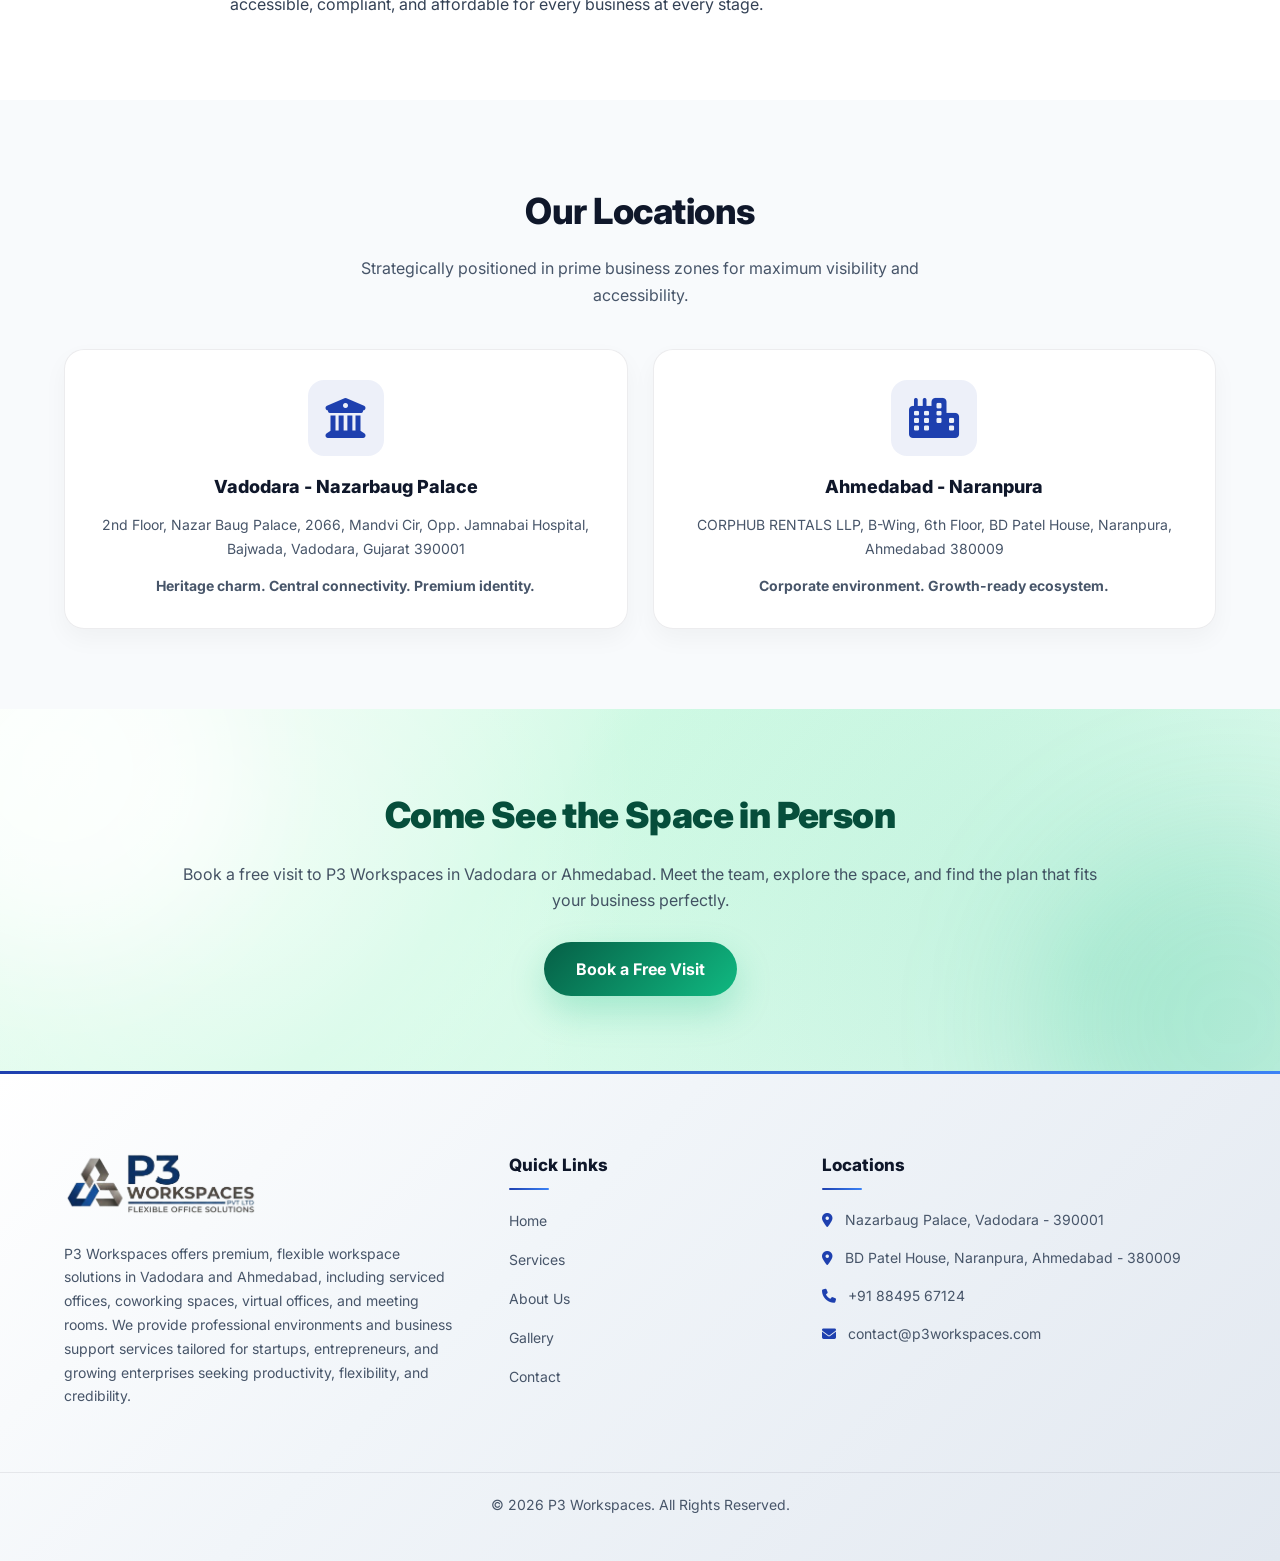
==== commit 3e8ee121: "update" ====
--- a/about.html
+++ b/about.html
@@ -82,14 +82,19 @@
 </header>
 
 
-<!-- HERO / INTRO -->
-<section class="section">
-  <div class="container">
-    <div class="section-title reveal">
-      <h2>About P3 Workspaces</h2>
-      <p>
-        A premium multi-location workspace provider offering professional virtual office 
-        and coworking solutions in Vadodara and Ahmedabad.
+<!-- PAGE HERO -->
+<section class="page-hero">
+  <div class="container">
+    <div class="page-hero-content reveal">
+      <div class="page-hero-breadcrumb">
+        <a href="index.html">Home</a>
+        <span>/</span>
+        <span>About Us</span>
+      </div>
+      <h1>About P3 Workspaces</h1>
+      <p>
+        A premium multi-location workspace provider offering professional virtual office
+        and coworking solutions in Vadodara and Ahmedabad — built on trust, compliance, and community.
       </p>
     </div>
   </div>
@@ -142,22 +147,34 @@
   <div class="container">
     <div class="section-title reveal">
       <h2>Our Story</h2>
-      <p>
-        P3 Workspaces was founded to provide entrepreneurs, startups, and growing enterprises 
-        with reliable, legally compliant, and premium business infrastructure. We understand 
-        the importance of credibility, flexibility, and professional presence in today's business environment.
-      </p>
-      <p style="margin-top:20px;">
-        With two prime locations - the historic Nazarbaug Palace in Vadodara and a 
-        corporate-ready address in Naranpura, Ahmedabad - we help businesses establish 
-        strong identities while ensuring smooth documentation and compliance support.
-      </p>
-    </div>
-  </div>
-</section>
-
-
-<!-- OUR LOCATIONS (IMPROVED PREMIUM VERSION) -->
+      <p>How P3 Workspaces grew from an idea into Gujarat's trusted workspace partner.</p>
+    </div>
+    <div class="story-body reveal-fast">
+      <p>
+        P3 Workspaces was founded with a clear purpose: to give entrepreneurs, freelancers,
+        and growing businesses access to a credible, professionally managed address — without
+        the overhead of a traditional office lease. We saw that too many promising startups
+        were struggling with GST registration, bank verifications, and MCA compliance simply
+        because they lacked a recognized business address.
+      </p>
+      <p>
+        We solved that. Starting from the iconic Nazarbaug Palace in the heart of Vadodara,
+        we built a workspace that blends heritage prestige with modern business infrastructure.
+        Every plan comes with complete documentation support — lease agreements, NOCs, notary
+        stamps — delivered within 48 hours.
+      </p>
+      <p>
+        Today, with a second location in Naranpura, Ahmedabad, P3 Workspaces serves 100+
+        clients across Gujarat, from solo consultants to registered companies. Our mission
+        remains the same: make professional workspace accessible, compliant, and affordable
+        for every business at every stage.
+      </p>
+    </div>
+  </div>
+</section>
+
+
+<!-- OUR LOCATIONS -->
 <section class="section bg-light">
   <div class="container">
 
@@ -173,13 +190,11 @@
         <i class="fa-solid fa-building-columns"></i>
         <h3>Vadodara - Nazarbaug Palace</h3>
         <p>
-          2nd Floor, Nazar Baug Palace, 2066, Mandvi Cir,  
-          Opp. Jamnabai Hospital, Bajwada,  
+          2nd Floor, Nazar Baug Palace, 2066, Mandvi Cir,
+          Opp. Jamnabai Hospital, Bajwada,
           Vadodara, Gujarat 390001
         </p>
-        <p style="margin-top:12px; font-weight:600; color:#1e40af;">
-          Heritage charm. Central connectivity. Premium identity.
-        </p>
+        <p class="card-tagline">Heritage charm. Central connectivity. Premium identity.</p>
       </div>
 
       <!-- AHMEDABAD -->
@@ -187,13 +202,11 @@
         <i class="fa-solid fa-city"></i>
         <h3>Ahmedabad - Naranpura</h3>
         <p>
-          CORPHUB RENTALS LLP, B-Wing, 6th Floor,  
-          BD Patel House, Naranpura,  
+          CORPHUB RENTALS LLP, B-Wing, 6th Floor,
+          BD Patel House, Naranpura,
           Ahmedabad 380009
         </p>
-        <p style="margin-top:12px; font-weight:600; color:#1e40af;">
-          Corporate environment. Growth-ready ecosystem.
-        </p>
+        <p class="card-tagline">Corporate environment. Growth-ready ecosystem.</p>
       </div>
 
     </div>
@@ -205,11 +218,12 @@
 <!-- CTA -->
 <section class="cta">
   <div class="container cta-box reveal">
-    <h2>Experience a Professional Workspace Environment</h2>
+    <h2>Come See the Space in Person</h2>
     <p>
-      Visit P3 Workspaces in Vadodara or Ahmedabad and elevate your business presence today.
+      Book a free visit to P3 Workspaces in Vadodara or Ahmedabad. Meet the team,
+      explore the space, and find the plan that fits your business perfectly.
     </p>
-    <a href="contact.html" class="btn-primary">Book a Visit</a>
+    <a href="contact.html" class="btn-primary">Book a Free Visit</a>
   </div>
 </section>
 
@@ -252,47 +266,26 @@
 </footer>
 <!-- FLOATING CONTACT ICONS -->
 <div class="floating-contact">
-  
+
   <!-- WhatsApp -->
-  <a href="https://wa.me/919510288972" target="_blank" class="float-btn whatsapp">
+  <a href="https://wa.me/919510288972" target="_blank" rel="noopener noreferrer"
+     class="float-btn whatsapp" title="Chat on WhatsApp" aria-label="Chat on WhatsApp">
     <i class="fab fa-whatsapp"></i>
   </a>
 
   <!-- Call -->
-  <a href="tel:+918849567124" class="float-btn call">
+  <a href="tel:+918849567124" class="float-btn call"
+     title="Call Us" aria-label="Call P3 Workspaces">
     <i class="fa-solid fa-phone"></i>
   </a>
 
   <!-- Map -->
-  <a href="https://maps.app.goo.gl/c2seCTbQxUYWKmg98" 
-     target="_blank" class="float-btn map">
+  <a href="https://maps.app.goo.gl/c2seCTbQxUYWKmg98" target="_blank" rel="noopener noreferrer"
+     class="float-btn map" title="Find Us on Google Maps" aria-label="Find us on Google Maps">
     <i class="fa-solid fa-location-dot"></i>
   </a>
 </div>
 
 <script src="assets/js/main.js"></script>
-<script>
-        const reveals = document.querySelectorAll(
-        ".reveal, .reveal-fast, .reveal-left, .reveal-right, .reveal-zoom"
-        );
-
-        const observer = new IntersectionObserver(
-        (entries) => {
-            entries.forEach((entry) => {
-            if (entry.isIntersecting) {
-                entry.target.classList.add("active");
-            } else {
-                entry.target.classList.remove("active");
-            }
-            });
-        },
-        {
-            threshold: 0.15,
-            rootMargin: "0px 0px -80px 0px"
-        }
-        );
-
-        reveals.forEach((reveal) => observer.observe(reveal));
-</script>
 </body>
 </html>
--- a/assets/css/style.css
+++ b/assets/css/style.css
@@ -176,7 +176,7 @@
   color: #fff;
   overflow: hidden;
 
-  background-image: url("assets/images/gallery1.jpeg");
+  background-image: url("assets/images/workspace/hp67mb.webp");
   background-repeat: no-repeat;
   background-position: center;
   background-size: cover;
@@ -316,7 +316,7 @@
    SECTIONS
 ================================ */
 .section {
-  padding: 70px;
+  padding: 80px 0;
 }
 
 .bg-light {
@@ -325,28 +325,24 @@
 
 .section-title {
   text-align: center;
-  margin-bottom: 25px;
-}
-
-.section-top{
-  text-align: center;
-  background-image: linear-gradient(white, aqua, lightpink);
+  margin-bottom: 40px;
 }
 
 .section-title h2 {
-  font-size: 34px;
+  font-size: 36px;
   font-weight: 800;
   color: #0f172a;
   letter-spacing: -0.5px;
 }
 
 .section-title p {
-  margin-top: 10px;
+  margin-top: 12px;
   color: #475569;
-  font-size: 15px;
-  max-width: 100%;
+  font-size: 16px;
+  max-width: 620px;
   margin-left: auto;
   margin-right: auto;
+  line-height: 1.7;
 }
 
 /* ================================
@@ -769,13 +765,14 @@
     position: absolute;
     top: 75px;
     right: 0;
-    background: linear-gradient(180deg, #0b1220, #0f172a); /* UPDATED SAME AS FOOTER */
+    background: #ffffff;
+    -webkit-backdrop-filter: blur(10px);
     backdrop-filter: blur(10px);
     width: 100%;
     display: none;
     padding: 20px;
-    border-top: 1px solid rgba(255, 255, 255, 0.12); /* UPDATED */
-    box-shadow: 0px 18px 40px rgba(0, 0, 0, 0.35); /* UPDATED */
+    border-top: 1px solid rgba(15, 23, 42, 0.08);
+    box-shadow: 0px 18px 40px rgba(0, 0, 0, 0.12);
   }
 
   .navbar ul {
@@ -1140,8 +1137,7 @@
 ========================= */
 
 .gallery-wall {
-  padding: 90px 0;
-  background: #f4f6f9;
+  padding: 10px 0 0;
 }
 
 .frame-grid {
@@ -1152,9 +1148,9 @@
 .frame-item {
   break-inside: avoid;
   margin-bottom: 28px;
-  background-image: linear-gradient(orange, aqua, brown);
+  background: linear-gradient(135deg, #0f2c59 0%, #1e40af 50%, #3b82f6 100%);
   padding: 5px;
-  border-radius: 8px;
+  border-radius: 12px;
   box-shadow:
       0 4px 12px rgba(0,0,0,0.08),
       0 10px 28px rgba(0,0,0,0.05);
@@ -1172,8 +1168,9 @@
   width: 100%;
   height: 100%;
   display: block;
-  border: 8px solid lemonchiffon;
-  box-shadow: inset 0 0 0 3px #ffffff;
+  border: 6px solid rgba(255, 255, 255, 0.92);
+  border-radius: 8px;
+  box-shadow: inset 0 0 0 2px rgba(255,255,255,0.3);
 }
 
 /* Responsive */
@@ -1185,18 +1182,6 @@
 }
 @media(max-width:500px){
   .frame-grid { column-count: 1; }
-}
-
-/* ==============================
-   SECTION TITLE
-================================= */
-
-.section-title {
-    text-align: center;
-    font-size: 36px;
-    font-weight: 800;
-    margin-bottom: 50px;
-    color: #1f2937;
 }
 
 /* ==============================
@@ -1214,20 +1199,21 @@
 ================================= */
 
 .benefit-card {
-    background: #ffffff;
-    padding: 30px;
-    border-radius: 12px;
-    box-shadow: 0px 6px 20px rgba(0,0,0,0.05);
+    background: rgba(255, 255, 255, 0.96);
+    padding: 28px;
+    border-radius: 18px;
+    box-shadow: 0px 10px 28px rgba(0,0,0,0.05);
     display: flex;
     gap: 20px;
     align-items: flex-start;
-    transition: 0.3s ease;
-    border: 1px solid #e5e7eb;
+    transition: 0.35s ease;
+    border: 1px solid rgba(15, 23, 42, 0.08);
 }
 
 .benefit-card:hover {
-    transform: translateY(-5px);
-    box-shadow: 0px 12px 30px rgba(0,0,0,0.08);
+    transform: translateY(-6px);
+    box-shadow: 0px 18px 42px rgba(0,0,0,0.09);
+    border-color: rgba(30, 64, 175, 0.18);
 }
 
 /* ==============================
@@ -1235,10 +1221,10 @@
 ================================= */
 
 .icon {
-    width: 50px;
-    height: 50px;
-    background: #e0e7ff;
-    border-radius: 50%;
+    width: 52px;
+    height: 52px;
+    background: rgba(30, 64, 175, 0.1);
+    border-radius: 14px;
     display: flex;
     align-items: center;
     justify-content: center;
@@ -1246,8 +1232,8 @@
 }
 
 .icon i {
-    font-size: 18px;
-    color: #2563eb;
+    font-size: 20px;
+    color: #1e40af;
 }
 
 /* ==============================
@@ -1255,21 +1241,21 @@
 ================================= */
 
 .content h3 {
-    margin: 0 0 10px 0;
-    font-size: 20px;
-    font-weight: 700;
-    color: #111827;
+    margin: 0 0 8px 0;
+    font-size: 18px;
+    font-weight: 800;
+    color: #0f172a;
 }
 
 .content p {
     margin: 0;
-    font-size: 15px;
-    color: #6b7280;
-    line-height: 1.6;
-}
-.benefits-section{
-  margin-top: 30px;
-  margin-bottom: 30px;
+    font-size: 14px;
+    color: #475569;
+    line-height: 1.65;
+}
+
+.benefits-section {
+  padding: 80px 0;
 }
 
 /* ==============================
@@ -1619,3 +1605,205 @@
   }
 
 }
+
+/* ================================
+   STORY BODY TEXT
+================================ */
+
+.story-body {
+  max-width: 820px;
+  margin: 0 auto;
+}
+
+.story-body p {
+  font-size: 16px;
+  color: #334155;
+  line-height: 1.85;
+  margin-bottom: 22px;
+}
+
+.story-body p:last-child {
+  margin-bottom: 0;
+}
+
+/* ================================
+   LOCATION CARD TAGLINE
+================================ */
+
+.card-tagline {
+  margin-top: 12px;
+  font-weight: 700;
+  color: #1e40af;
+  font-size: 14px;
+}
+
+/* ================================
+   PAGE HERO BANNER (INNER PAGES)
+================================ */
+
+.page-hero {
+  background: linear-gradient(135deg, #0b1f3f 0%, #1e3a8a 55%, #0f2c59 100%);
+  color: white;
+  padding: 90px 0 70px;
+  text-align: center;
+  position: relative;
+  overflow: hidden;
+}
+
+.page-hero::before {
+  content: "";
+  position: absolute;
+  top: -80px;
+  right: -80px;
+  width: 320px;
+  height: 320px;
+  background: rgba(59, 130, 246, 0.15);
+  border-radius: 50%;
+  filter: blur(60px);
+}
+
+.page-hero::after {
+  content: "";
+  position: absolute;
+  bottom: -60px;
+  left: -60px;
+  width: 260px;
+  height: 260px;
+  background: rgba(255, 255, 255, 0.06);
+  border-radius: 50%;
+  filter: blur(50px);
+}
+
+.page-hero-content {
+  position: relative;
+  z-index: 2;
+  max-width: 700px;
+  margin: 0 auto;
+}
+
+.page-hero h1 {
+  font-size: 44px;
+  font-weight: 900;
+  color: #ffffff;
+  letter-spacing: -0.6px;
+  line-height: 1.2;
+  margin-bottom: 16px;
+}
+
+.page-hero p {
+  font-size: 17px;
+  color: rgba(255, 255, 255, 0.82);
+  line-height: 1.7;
+  max-width: 580px;
+  margin: 0 auto;
+}
+
+.page-hero-breadcrumb {
+  display: flex;
+  gap: 8px;
+  align-items: center;
+  justify-content: center;
+  margin-bottom: 18px;
+  font-size: 13px;
+  color: rgba(255,255,255,0.6);
+}
+
+.page-hero-breadcrumb a {
+  color: rgba(255,255,255,0.75);
+  transition: 0.2s;
+}
+
+.page-hero-breadcrumb a:hover {
+  color: #fff;
+}
+
+.page-hero-breadcrumb span {
+  color: rgba(255,255,255,0.4);
+}
+
+@media (max-width: 768px) {
+  .page-hero {
+    padding: 70px 20px 55px;
+  }
+
+  .page-hero h1 {
+    font-size: 30px;
+  }
+
+  .page-hero p {
+    font-size: 15px;
+  }
+}
+
+/* ================================
+   STATS BAR
+================================ */
+
+.stats-bar {
+  background: linear-gradient(135deg, #0f2c59 0%, #1e40af 100%);
+  padding: 40px 0;
+}
+
+.stats-grid {
+  display: grid;
+  grid-template-columns: repeat(4, 1fr);
+  gap: 20px;
+  text-align: center;
+}
+
+.stat-item {
+  border-right: 1px solid rgba(255,255,255,0.15);
+  padding: 10px 20px;
+}
+
+.stat-item:last-child {
+  border-right: none;
+}
+
+.stat-item h3 {
+  font-size: 38px;
+  font-weight: 900;
+  color: #ffffff;
+  line-height: 1;
+  margin-bottom: 6px;
+}
+
+.stat-item p {
+  font-size: 13px;
+  color: rgba(255, 255, 255, 0.72);
+  font-weight: 500;
+  letter-spacing: 0.3px;
+  margin: 0;
+}
+
+@media (max-width: 768px) {
+  .stats-grid {
+    grid-template-columns: repeat(2, 1fr);
+    gap: 0;
+  }
+
+  .stat-item {
+    border-right: none;
+    border-bottom: 1px solid rgba(255,255,255,0.12);
+    padding: 18px 10px;
+  }
+
+  .stat-item:nth-child(odd) {
+    border-right: 1px solid rgba(255,255,255,0.12);
+  }
+
+  .stat-item:last-child {
+    border-bottom: none;
+  }
+
+  .stat-item h3 {
+    font-size: 30px;
+  }
+}
+
+@media (max-width: 480px) {
+  .stats-grid {
+    grid-template-columns: 1fr 1fr;
+  }
+}
+
